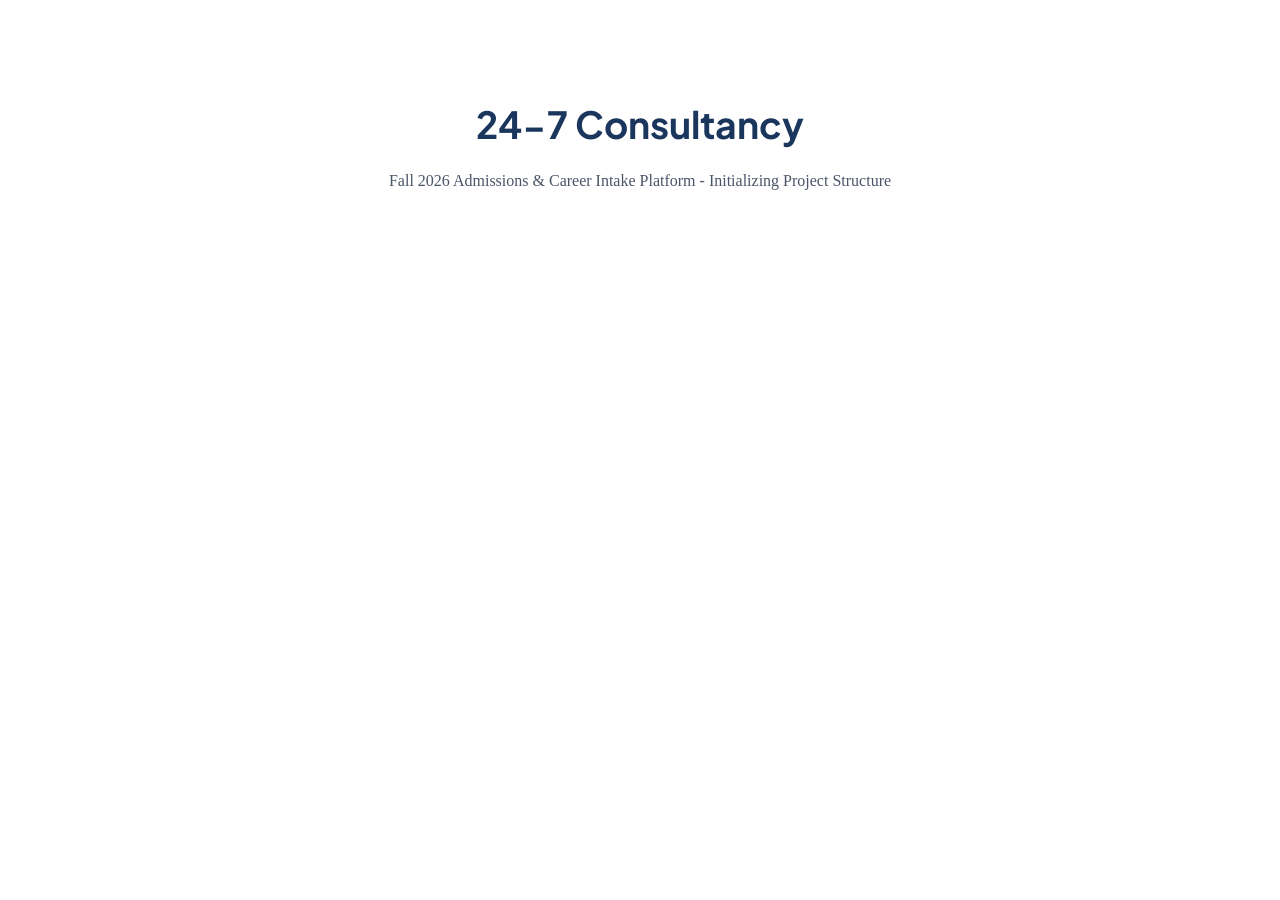
==== 24-7-consultancy/index.html @ c0a7d2d1 "Rename index.html to 24-7-consultancy/index.html" ====
<!DOCTYPE html>
<html lang="en">
<head>
    <meta charset="UTF-8">
    <meta name="viewport" content="width=device-width, initial-scale=1.0">
    <title>24-7 Consultancy | Global Education & Career Gateway</title>
    <link rel="preconnect" href="https://fonts.googleapis.com">
    <link rel="preconnect" href="https://fonts.gstatic.com" crossorigin>
    <link href="https://fonts.googleapis.com/css2?family=Plus+Jakarta+Sans:wght@300;400;500;600;700&display=swap" rel="stylesheet">
    <link rel="stylesheet" href="assets/css/style.css">
</head>
<body>

    <main id="app">
        <div style="text-align: center; margin-top: 100px;">
            <h1 style="font-size: 28pt; color: #1a365d; font-family: 'Plus Jakarta Sans', sans-serif;">24-7 Consultancy</h1>
            <p style="font-size: 12pt; color: #4a5568; margin-top: 10px;">Fall 2026 Admissions & Career Intake Platform - Initializing Project Structure</p>
        </div>
    </main>

    <script src="assets/js/main.js"></script>
</body>
</html>
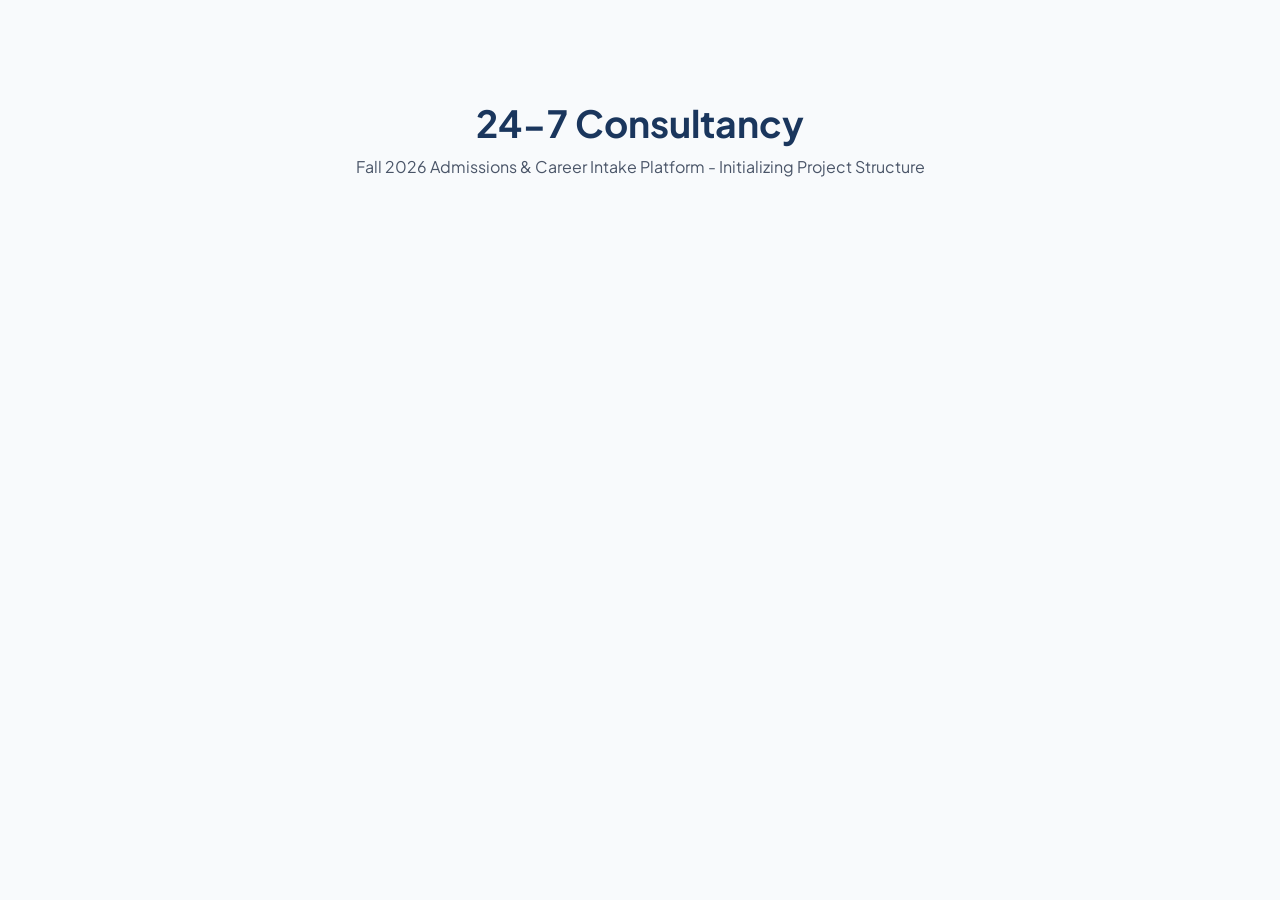
==== commit 2ca5b1fa: "Setup initial directory layout and base HTML structure" ====
--- a/24-7-consultancy/index.html
+++ b/24-7-consultancy/index.html
@@ -20,4 +20,4 @@
 
     <script src="assets/js/main.js"></script>
 </body>
-</html>
+</html>
--- a/24-7-consultancy/assets/css/style.css
+++ b/24-7-consultancy/assets/css/style.css
@@ -0,0 +1,32 @@
+/* Global Color Variables & Themes */
+:root {
+    --primary-deep: #1a365d;       /* Royal Blue Tone */
+    --accent-vibrant: #3182ce;     /* Bright Blue for Buttons */
+    --text-dark: #2c3e50;          /* Charcoal text for better readability */
+    --bg-light: #f8fafc;           /* Sleek grayish white background */
+    --font-primary: 'Plus Jakarta Sans', sans-serif;
+}
+
+/* Base Level Universal Reset */
+*, *::before, *::after {
+    box-sizing: border-box;
+    margin: 0;
+    padding: 0;
+}
+
+/* Global Body Styling */
+body {
+    font-family: var(--font-primary);
+    background-color: var(--bg-light);
+    color: var(--text-dark);
+    line-height: 1.25;
+    overflow-x: hidden;
+}
+
+/* Smooth Container Layout Helpers */
+.container {
+    width: 100%;
+    max-width: 1200px;
+    margin: 0 auto;
+    padding: 0 20px;
+}
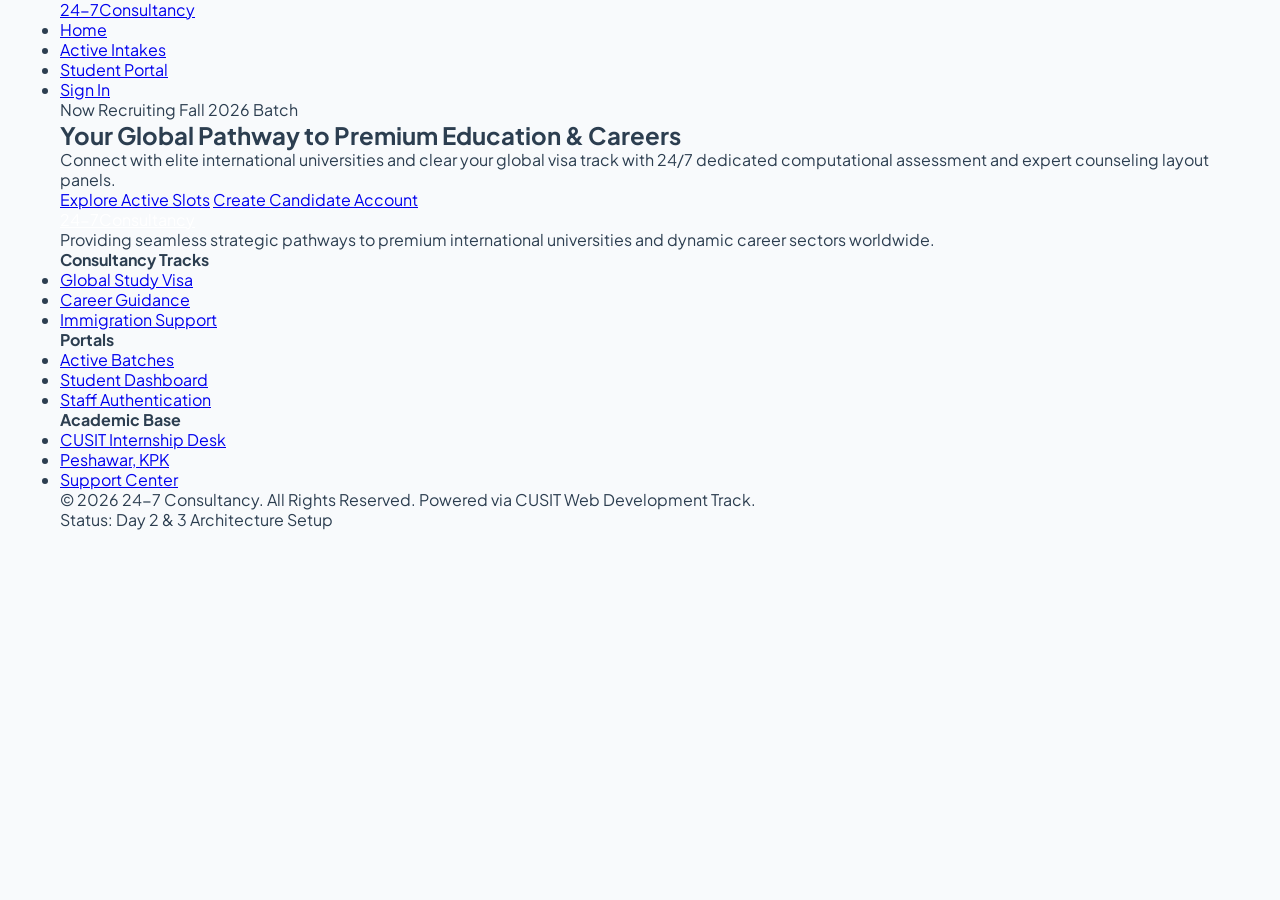
==== commit 1cc26bf0: "Implement premium blur-navbar, responsive multi-column footer, and hero banner layouts" ====
--- a/24-7-consultancy/index.html
+++ b/24-7-consultancy/index.html
@@ -11,12 +11,75 @@
 </head>
 <body>
 
+    <!-- DAY 2: PREMIUM APPLICATION HEADER -->
+    <header class="site-header">
+        <div class="container nav-container">
+            <a href="index.html" class="logo-brand">24-7<span>Consultancy</span></a>
+            <nav>
+                <ul class="nav-menu">
+                    <li><a href="index.html" class="nav-link">Home</a></li>
+                    <li><a href="listings.html" class="nav-link">Active Intakes</a></li>
+                    <li><a href="dashboard/index.html" class="nav-link">Student Portal</a></li>
+                    <li><a href="login.html" class="btn-nav">Sign In</a></li>
+                </ul>
+            </nav>
+        </div>
+    </header>
+
     <main id="app">
-        <div style="text-align: center; margin-top: 100px;">
-            <h1 style="font-size: 28pt; color: #1a365d; font-family: 'Plus Jakarta Sans', sans-serif;">24-7 Consultancy</h1>
-            <p style="font-size: 12pt; color: #4a5568; margin-top: 10px;">Fall 2026 Admissions & Career Intake Platform - Initializing Project Structure</p>
+        <!-- DAY 3: PREMIUM HERO BANNER DESIGN -->
+        <section class="hero-section">
+            <div class="container hero-content">
+                <span class="badge-tag">Now Recruiting Fall 2026 Batch</span>
+                <h1 class="hero-title">Your Global Pathway to Premium <span>Education & Careers</span></h1>
+                <p class="hero-subtitle">Connect with elite international universities and clear your global visa track with 24/7 dedicated computational assessment and expert counseling layout panels.</p>
+                <div class="hero-cta-group">
+                    <a href="listings.html" class="btn-primary">Explore Active Slots</a>
+                    <a href="login.html" class="btn-secondary">Create Candidate Account</a>
+                </div>
+            </div>
+        </section>
+    </main>
+
+    <!-- DAY 2: MULTI-COLUMN INTERACTIVE FOOTER -->
+    <footer class="site-footer">
+        <div class="container">
+            <div class="footer-grid">
+                <div class="footer-brand-col">
+                    <a href="index.html" class="logo-brand" style="color:#fff">24-7<span>Consultancy</span></a>
+                    <p>Providing seamless strategic pathways to premium international universities and dynamic career sectors worldwide.</p>
+                </div>
+                <div>
+                    <h4 class="footer-title">Consultancy Tracks</h4>
+                    <ul class="footer-links">
+                        <li><a href="#">Global Study Visa</a></li>
+                        <li><a href="#">Career Guidance</a></li>
+                        <li><a href="#">Immigration Support</a></li>
+                    </ul>
+                </div>
+                <div>
+                    <h4 class="footer-title">Portals</h4>
+                    <ul class="footer-links">
+                        <li><a href="listings.html">Active Batches</a></li>
+                        <li><a href="dashboard/index.html">Student Dashboard</a></li>
+                        <li><a href="login.html">Staff Authentication</a></li>
+                    </ul>
+                </div>
+                <div>
+                    <h4 class="footer-title">Academic Base</h4>
+                    <ul class="footer-links">
+                        <li><a href="#">CUSIT Internship Desk</a></li>
+                        <li><a href="#">Peshawar, KPK</a></li>
+                        <li><a href="#">Support Center</a></li>
+                    </ul>
+                </div>
+            </div>
+            <div class="footer-bottom">
+                <p>&copy; 2026 24-7 Consultancy. All Rights Reserved. Powered via CUSIT Web Development Track.</p>
+                <p>Status: Day 2 & 3 Architecture Setup</p>
+            </div>
         </div>
-    </main>
+    </footer>
 
     <script src="assets/js/main.js"></script>
 </body>
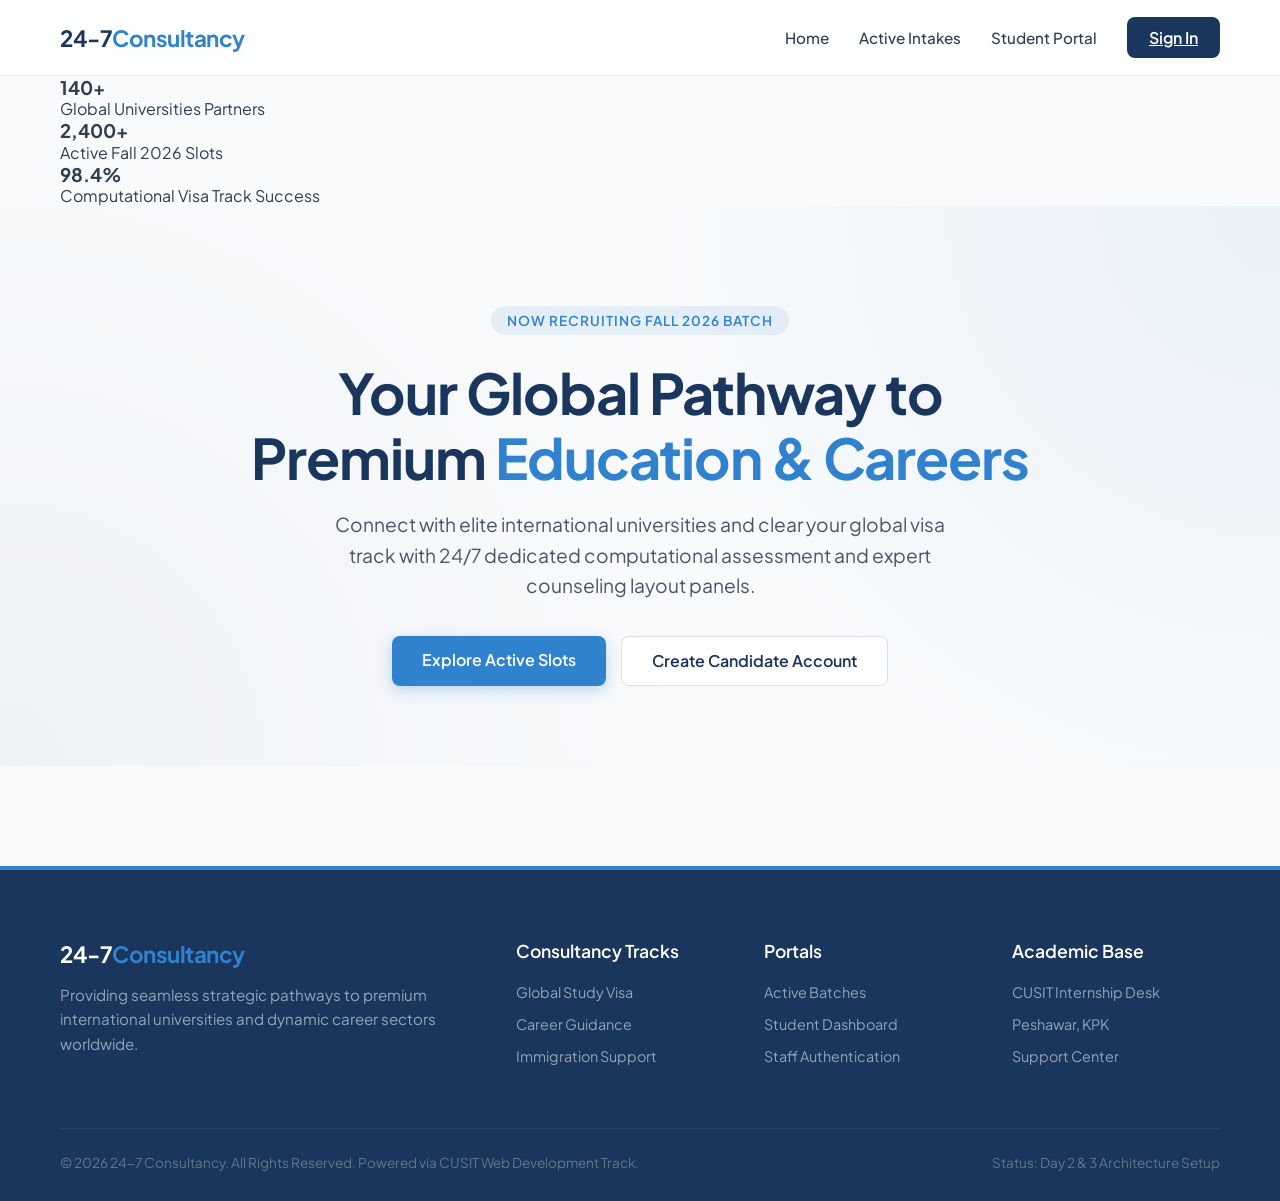
==== commit a1839ad6: "feat: integrate interactive hero section counters and university metrics layout" ====
--- a/24-7-consultancy/index.html
+++ b/24-7-consultancy/index.html
@@ -27,6 +27,22 @@
     </header>
 
     <main id="app">
+        <section class="container">
+        <div class="stats-grid">
+            <div class="stat-card">
+                <h3 id="count-universities">140+</h3>
+                <p>Global Universities Partners</p>
+            </div>
+            <div class="stat-card">
+                <h3 id="count-intakes">2,400+</h3>
+                <p>Active Fall 2026 Slots</p>
+            </div>
+            <div class="stat-card">
+                <h3 id="count-visa">98.4%</h3>
+                <p>Computational Visa Track Success</p>
+            </div>
+        </div>
+    </section>
         <!-- DAY 3: PREMIUM HERO BANNER DESIGN -->
         <section class="hero-section">
             <div class="container hero-content">
--- a/24-7-consultancy/assets/css/style.css
+++ b/24-7-consultancy/assets/css/style.css
@@ -29,4 +29,237 @@
     max-width: 1200px;
     margin: 0 auto;
     padding: 0 20px;
+}
+
+/* ==========================================================================
+   DAY 2 & DAY 3: PREMIUM NAVBAR, FOOTER & HERO UI STYLES
+   ========================================================================== */
+
+/* Modern Translucent Header / Navbar */
+.site-header {
+    position: sticky;
+    top: 0;
+    z-index: 1000;
+    background: rgba(255, 255, 255, 0.85);
+    backdrop-filter: blur(12px);
+    -webkit-backdrop-filter: blur(12px);
+    border-bottom: 1px solid rgba(226, 232, 240, 0.8);
+    transition: all 0.3s ease;
+}
+
+.nav-container {
+    display: flex;
+    justify-content: space-between;
+    align-items: center;
+    height: 75px;
+}
+
+.logo-brand {
+    font-size: 1.4rem;
+    font-weight: 700;
+    color: var(--primary-deep);
+    text-decoration: none;
+    letter-spacing: -0.5px;
+}
+
+.logo-brand span {
+    color: var(--accent-vibrant);
+}
+
+.nav-menu {
+    display: flex;
+    align-items: center;
+    list-style: none;
+    gap: 30px;
+}
+
+.nav-link {
+    color: var(--text-dark);
+    text-decoration: none;
+    font-weight: 500;
+    font-size: 0.95rem;
+    transition: color 0.25s ease;
+}
+
+.nav-link:hover {
+    color: var(--accent-vibrant);
+}
+
+.btn-nav {
+    background-color: var(--primary-deep);
+    color: #ffffff;
+    padding: 10px 22px;
+    border-radius: 8px;
+    font-weight: 600;
+    transition: transform 0.2s ease, background-color 0.2s ease;
+}
+
+.btn-nav:hover {
+    background-color: var(--accent-vibrant);
+    color: #ffffff;
+    transform: translateY(-1px);
+}
+
+/* Day 3: Premium Hero Banner Section */
+.hero-section {
+    padding: 100px 0 80px 0;
+    background: radial-gradient(circle at top right, rgba(49, 130, 206, 0.08), transparent 45%),
+                radial-gradient(circle at bottom left, rgba(26, 54, 93, 0.04), transparent 50%);
+    text-align: center;
+}
+
+.hero-content {
+    max-width: 850px;
+    margin: 0 auto;
+}
+
+.badge-tag {
+    display: inline-block;
+    background-color: rgba(49, 130, 206, 0.1);
+    color: var(--accent-vibrant);
+    padding: 6px 16px;
+    border-radius: 50px;
+    font-size: 0.85rem;
+    font-weight: 600;
+    margin-bottom: 25px;
+    text-transform: uppercase;
+    letter-spacing: 1px;
+}
+
+.hero-title {
+    font-size: 3.5rem;
+    font-weight: 700;
+    color: var(--primary-deep);
+    line-height: 1.15;
+    letter-spacing: -1px;
+    margin-bottom: 20px;
+}
+
+.hero-title span {
+    color: var(--accent-vibrant);
+}
+
+.hero-subtitle {
+    font-size: 1.2rem;
+    color: #4a5568;
+    max-width: 650px;
+    margin: 0 auto 35px auto;
+    line-height: 1.6;
+}
+
+.hero-cta-group {
+    display: flex;
+    justify-content: center;
+    gap: 15px;
+}
+
+.btn-primary {
+    background-color: var(--accent-vibrant);
+    color: #ffffff;
+    padding: 14px 30px;
+    border-radius: 8px;
+    text-decoration: none;
+    font-weight: 600;
+    transition: all 0.2s ease;
+    box-shadow: 0 4px 14px rgba(49, 130, 206, 0.3);
+}
+
+.btn-primary:hover {
+    background-color: var(--primary-deep);
+    transform: translateY(-2px);
+    box-shadow: 0 6px 20px rgba(26, 54, 93, 0.2);
+}
+
+.btn-secondary {
+    background-color: #ffffff;
+    color: var(--primary-deep);
+    padding: 14px 30px;
+    border-radius: 8px;
+    text-decoration: none;
+    font-weight: 600;
+    border: 1px solid rgba(26, 54, 93, 0.15);
+    transition: all 0.2s ease;
+}
+
+.btn-secondary:hover {
+    background-color: var(--bg-light);
+    border-color: var(--primary-deep);
+    transform: translateY(-2px);
+}
+
+/* Day 2: Interactive Multi-column Footer */
+.site-footer {
+    background-color: var(--primary-deep);
+    color: #cbd5e1;
+    padding: 70px 0 30px 0;
+    margin-top: 100px;
+    border-top: 4px solid var(--accent-vibrant);
+}
+
+.footer-grid {
+    display: grid;
+    grid-template-columns: 2fr repeat(3, 1fr);
+    gap: 40px;
+    margin-bottom: 50px;
+}
+
+.footer-brand-col p {
+    margin-top: 15px;
+    font-size: 0.95rem;
+    line-height: 1.6;
+    color: #94a3b8;
+}
+
+.footer-title {
+    color: #ffffff;
+    font-size: 1.1rem;
+    font-weight: 600;
+    margin-bottom: 20px;
+}
+
+.footer-links {
+    list-style: none;
+}
+
+.footer-links li {
+    margin-bottom: 12px;
+}
+
+.footer-links a {
+    color: #94a3b8;
+    text-decoration: none;
+    font-size: 0.9rem;
+    transition: color 0.2s ease, padding-left 0.2s ease;
+}
+
+.footer-links a:hover {
+    color: #ffffff;
+    padding-left: 5px;
+}
+
+.footer-bottom {
+    border-top: 1px solid rgba(148, 163, 184, 0.15);
+    padding-top: 25px;
+    display: flex;
+    justify-content: space-between;
+    align-items: center;
+    font-size: 0.85rem;
+    color: #64748b;
+}
+
+/* Responsive Breakpoints */
+@media (max-width: 768px) {
+    .footer-grid {
+        grid-template-columns: 1fr;
+        gap: 30px;
+    }
+    .hero-title {
+        font-size: 2.3rem;
+    }
+    .hero-cta-group {
+        flex-direction: column;
+    }
+    .nav-menu {
+        display: none; /* Mobile menu functionality will be added in JS phase */
+    }
 }
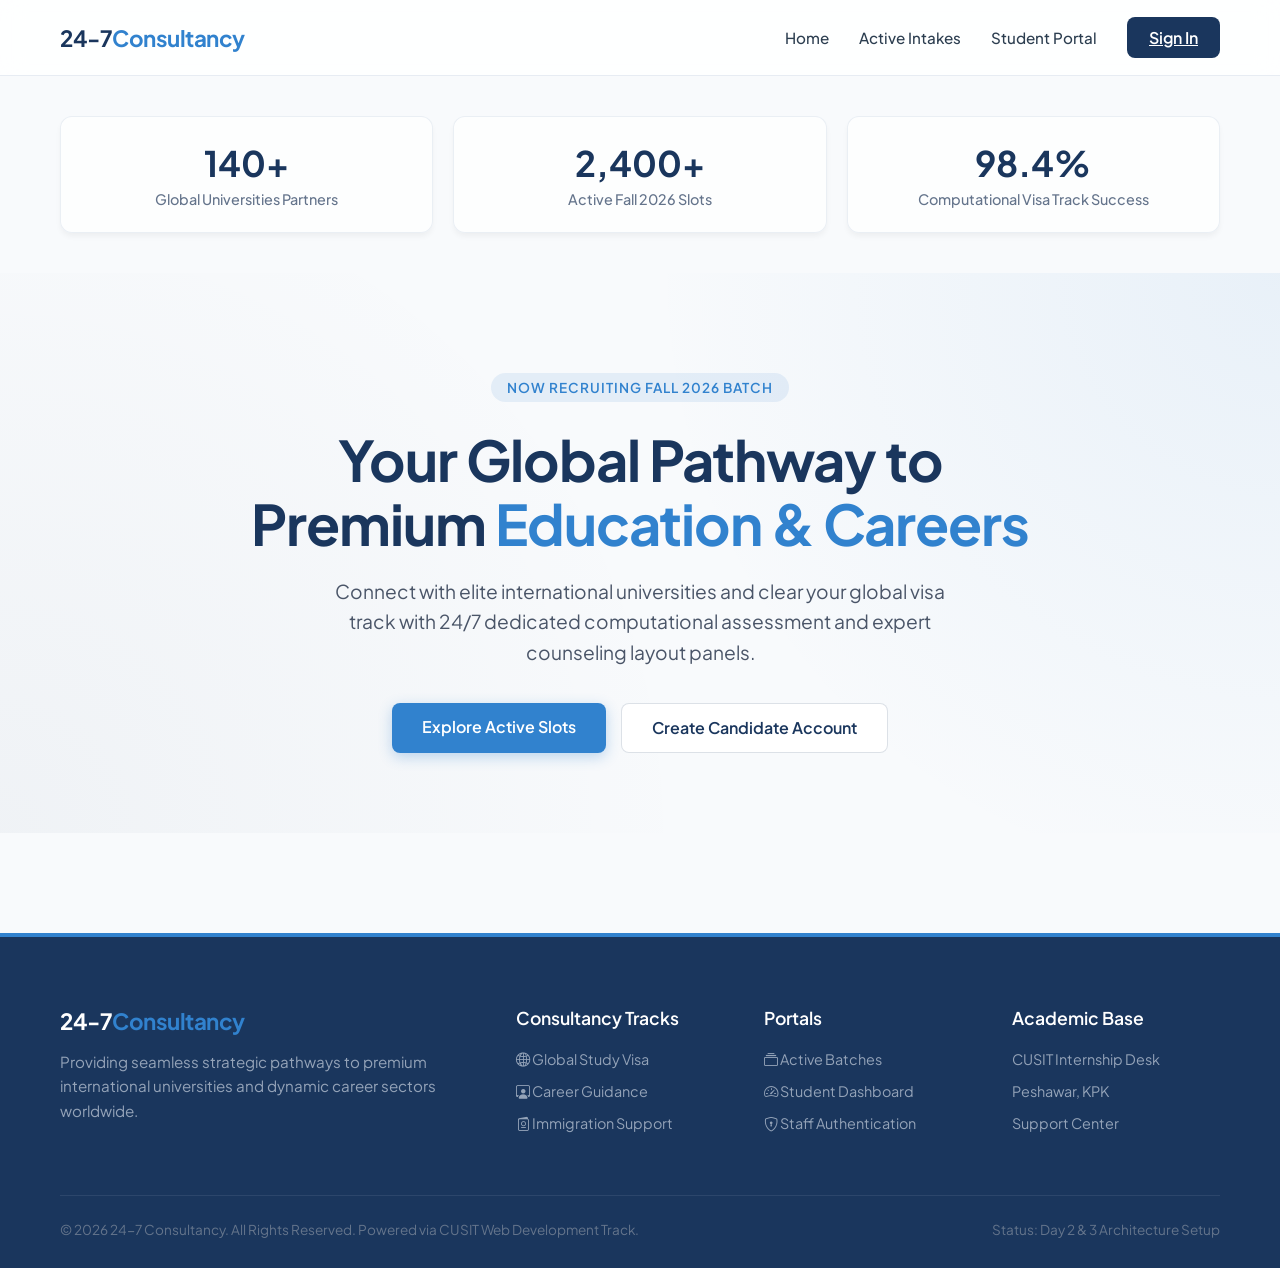
==== commit ec525b26: "link bootstrap icons pack and attach footer visual elements" ====
--- a/24-7-consultancy/index.html
+++ b/24-7-consultancy/index.html
@@ -8,6 +8,8 @@
     <link rel="preconnect" href="https://fonts.gstatic.com" crossorigin>
     <link href="https://fonts.googleapis.com/css2?family=Plus+Jakarta+Sans:wght@300;400;500;600;700&display=swap" rel="stylesheet">
     <link rel="stylesheet" href="assets/css/style.css">
+    
+<link rel="stylesheet" href="https://cdn.jsdelivr.net/npm/bootstrap-icons@1.11.3/font/bootstrap-icons.min.css">
 </head>
 <body>
 
@@ -43,7 +45,7 @@
             </div>
         </div>
     </section>
-        <!-- DAY 3: PREMIUM HERO BANNER DESIGN -->
+        <!-- PREMIUM HERO BANNER DESIGN -->
         <section class="hero-section">
             <div class="container hero-content">
                 <span class="badge-tag">Now Recruiting Fall 2026 Batch</span>
@@ -57,7 +59,7 @@
         </section>
     </main>
 
-    <!-- DAY 2: MULTI-COLUMN INTERACTIVE FOOTER -->
+    <!--  MULTI-COLUMN INTERACTIVE FOOTER -->
     <footer class="site-footer">
         <div class="container">
             <div class="footer-grid">
@@ -68,17 +70,17 @@
                 <div>
                     <h4 class="footer-title">Consultancy Tracks</h4>
                     <ul class="footer-links">
-                        <li><a href="#">Global Study Visa</a></li>
-                        <li><a href="#">Career Guidance</a></li>
-                        <li><a href="#">Immigration Support</a></li>
+                        <li><a href="#"><i class="bi bi-globe2"></i> Global Study Visa</a></li>
+                        <li><a href="#"><i class="bi bi-person-workspace"></i> Career Guidance</a></li>
+                        <li><a href="#"><i class="bi bi-passport"></i> Immigration Support</a></li>
                     </ul>
                 </div>
                 <div>
                     <h4 class="footer-title">Portals</h4>
                     <ul class="footer-links">
-                        <li><a href="listings.html">Active Batches</a></li>
-                        <li><a href="dashboard/index.html">Student Dashboard</a></li>
-                        <li><a href="login.html">Staff Authentication</a></li>
+                        <li><a href="listings.html"><i class="bi bi-collection"></i> Active Batches</a></li>
+                        <li><a href="dashboard/index.html"><i class="bi bi-speedometer2"></i> Student Dashboard</a></li>
+                        <li><a href="login.html"><i class="bi bi-shield-lock"></i> Staff Authentication</a></li>
                     </ul>
                 </div>
                 <div>
--- a/24-7-consultancy/assets/css/style.css
+++ b/24-7-consultancy/assets/css/style.css
@@ -31,9 +31,9 @@
     padding: 0 20px;
 }
 
-/* ==========================================================================
-   DAY 2 & DAY 3: PREMIUM NAVBAR, FOOTER & HERO UI STYLES
-   ========================================================================== */
+/* 
+    PREMIUM NAVBAR, FOOTER & HERO UI STYLES
+   */
 
 /* Modern Translucent Header / Navbar */
 .site-header {
@@ -262,4 +262,266 @@
     .nav-menu {
         display: none; /* Mobile menu functionality will be added in JS phase */
     }
+}
+
+/* 
+LISTINGS, LOGIN & INTERNSHIP DASHBOARD UI PANELS
+    */
+
+/* Premium Info Analytics Cards */
+.stats-grid {
+    display: grid;
+    grid-template-columns: repeat(auto-fit, minmax(220px, 1fr));
+    gap: 20px;
+    margin: 40px 0;
+}
+
+.stat-card {
+    background: #ffffff;
+    border: 1px solid #e2e8f0;
+    padding: 24px;
+    border-radius: 12px;
+    text-align: center;
+    box-shadow: 0 4px 6px -1px rgba(0,0,0,0.05);
+}
+
+.stat-card h3 {
+    font-size: 2.2rem;
+    color: var(--primary-deep);
+    margin-bottom: 5px;
+}
+
+.stat-card p {
+    color: #64748b;
+    font-size: 0.9rem;
+    font-weight: 500;
+}
+
+/* Listings Page & Filter Control */
+.filter-section {
+    background: #ffffff;
+    padding: 20px;
+    border-radius: 12px;
+    margin-bottom: 35px;
+    border: 1px solid #e2e8f0;
+    display: flex;
+    gap: 15px;
+    align-items: center;
+}
+
+.search-input, .filter-select {
+    padding: 12px;
+    border: 1px solid #cbd5e1;
+    border-radius: 8px;
+    font-family: var(--font-primary);
+    font-size: 0.95rem;
+    color: var(--text-dark);
+}
+
+.search-input { flex: 2; }
+.filter-select { flex: 1; }
+
+.jobs-grid {
+    display: grid;
+    grid-template-columns: repeat(auto-fit, minmax(320px, 1fr));
+    gap: 25px;
+    margin-bottom: 60px;
+}
+
+.job-card {
+    background: #ffffff;
+    border-radius: 12px;
+    padding: 25px;
+    border: 1px solid #e2e8f0;
+    transition: all 0.25s ease;
+    display: flex;
+    flex-direction: column;
+    justify-content: space-between;
+}
+
+.job-card:hover {
+    transform: translateY(-4px);
+    box-shadow: 0 10px 20px -5px rgba(0,0,0,0.1);
+}
+
+.job-badge {
+    align-self: flex-start;
+    background: rgba(49, 130, 206, 0.1);
+    color: var(--accent-vibrant);
+    padding: 4px 12px;
+    border-radius: 6px;
+    font-size: 0.75rem;
+    font-weight: 700;
+    margin-bottom: 15px;
+}
+
+.job-title {
+    font-size: 1.25rem;
+    color: var(--primary-deep);
+    margin-bottom: 8px;
+}
+
+.job-meta {
+    font-size: 0.85rem;
+    color: #64748b;
+    margin-bottom: 15px;
+}
+
+/* Premium Auth Glass Layout */
+.auth-wrapper {
+    max-width: 420px;
+    margin: 80px auto;
+    background: #ffffff;
+    padding: 40px;
+    border-radius: 16px;
+    border: 1px solid #e2e8f0;
+    box-shadow: 0 20px 25px -5px rgba(0,0,0,0.05);
+}
+
+.form-group {
+    margin-bottom: 20px;
+}
+
+.form-group label {
+    display: block;
+    font-size: 0.9rem;
+    font-weight: 600;
+    margin-bottom: 8px;
+    color: var(--primary-deep);
+}
+
+.form-control {
+    width: 100%;
+    padding: 12px;
+    border: 1px solid #cbd5e1;
+    border-radius: 8px;
+    font-family: var(--font-primary);
+}
+
+.form-control:focus {
+    outline: none;
+    border-color: var(--accent-vibrant);
+    box-shadow: 0 0 0 3px rgba(49, 130, 206, 0.15);
+}
+
+/* Dashboard Functional Structures */
+.dash-layout {
+    display: grid;
+    grid-template-columns: 260px 1fr;
+    min-height: 80vh;
+}
+
+.dash-sidebar {
+    background: var(--primary-deep);
+    color: #ffffff;
+    padding: 30px 20px;
+}
+
+.dash-menu {
+    list-style: none;
+    margin-top: 30px;
+}
+
+.dash-menu li a {
+    display: block;
+    color: #94a3b8;
+    padding: 12px 15px;
+    text-decoration: none;
+    border-radius: 8px;
+    margin-bottom: 8px;
+    font-weight: 500;
+}
+
+.dash-menu li.active a, .dash-menu li a:hover {
+    background: rgba(255,255,255,0.1);
+    color: #ffffff;
+}
+
+.dash-content {
+    padding: 40px;
+    background: #f8fafc;
+}
+
+.data-table {
+    width: 100%;
+    border-collapse: collapse;
+    background: #ffffff;
+    border-radius: 8px;
+    overflow: hidden;
+    box-shadow: 0 4px 6px -1px rgba(0,0,0,0.05);
+}
+
+.data-table th, .data-table td {
+    padding: 16px;
+    text-align: left;
+    border-bottom: 1px solid #e2e8f0;
+}
+
+.data-table th {
+    background: #f1f5f9;
+    color: var(--primary-deep);
+    font-weight: 600;
+}
+
+
+
+/*  Entry Fade-in Animation */
+@keyframes fadeInUp {
+    from {
+        opacity: 0;
+        transform: translateY(20px);
+    }
+    to {
+        opacity: 1;
+        transform: translateY(0);
+    }
+}
+
+.hero-content, .stats-grid, .filter-section, .jobs-grid, .auth-wrapper {
+    animation: fadeInUp 0.6s cubic-bezier(0.16, 1, 0.3, 1) both;
+}
+
+/* Day 10: Glassmorphism Variables & Enhancements */
+.job-card, .stat-card, .filter-section, .auth-wrapper {
+    background: rgba(255, 255, 255, 0.75) !important;
+    backdrop-filter: blur(8px);
+    -webkit-backdrop-filter: blur(8px);
+    border: 1px solid rgba(226, 232, 240, 0.7) !important;
+    transition: all 0.3s cubic-bezier(0.4, 0, 0.2, 1) !important;
+}
+
+/* Interactive Card Hovers */
+.job-card:hover {
+    transform: translateY(-6px) scale(1.01) !important;
+    border-color: var(--accent-vibrant) !important;
+    box-shadow: 0 20px 25px -5px rgba(49, 130, 206, 0.1), 0 10px 10px -5px rgba(49, 130, 206, 0.04) !important;
+}
+
+/* Micro-interactions for Links & Icons */
+.nav-link {
+    position: relative;
+}
+
+.nav-link::after {
+    content: '';
+    position: absolute;
+    width: 0;
+    height: 2px;
+    bottom: -4px;
+    left: 0;
+    background-color: var(--accent-vibrant);
+    transition: width 0.2s ease;
+}
+
+.nav-link:hover::after {
+    width: 100%;
+}
+
+.footer-links a i {
+    transition: transform 0.2s ease;
+    display: inline-block;
+}
+
+.footer-links a:hover i {
+    transform: translateX(4px);
 }
